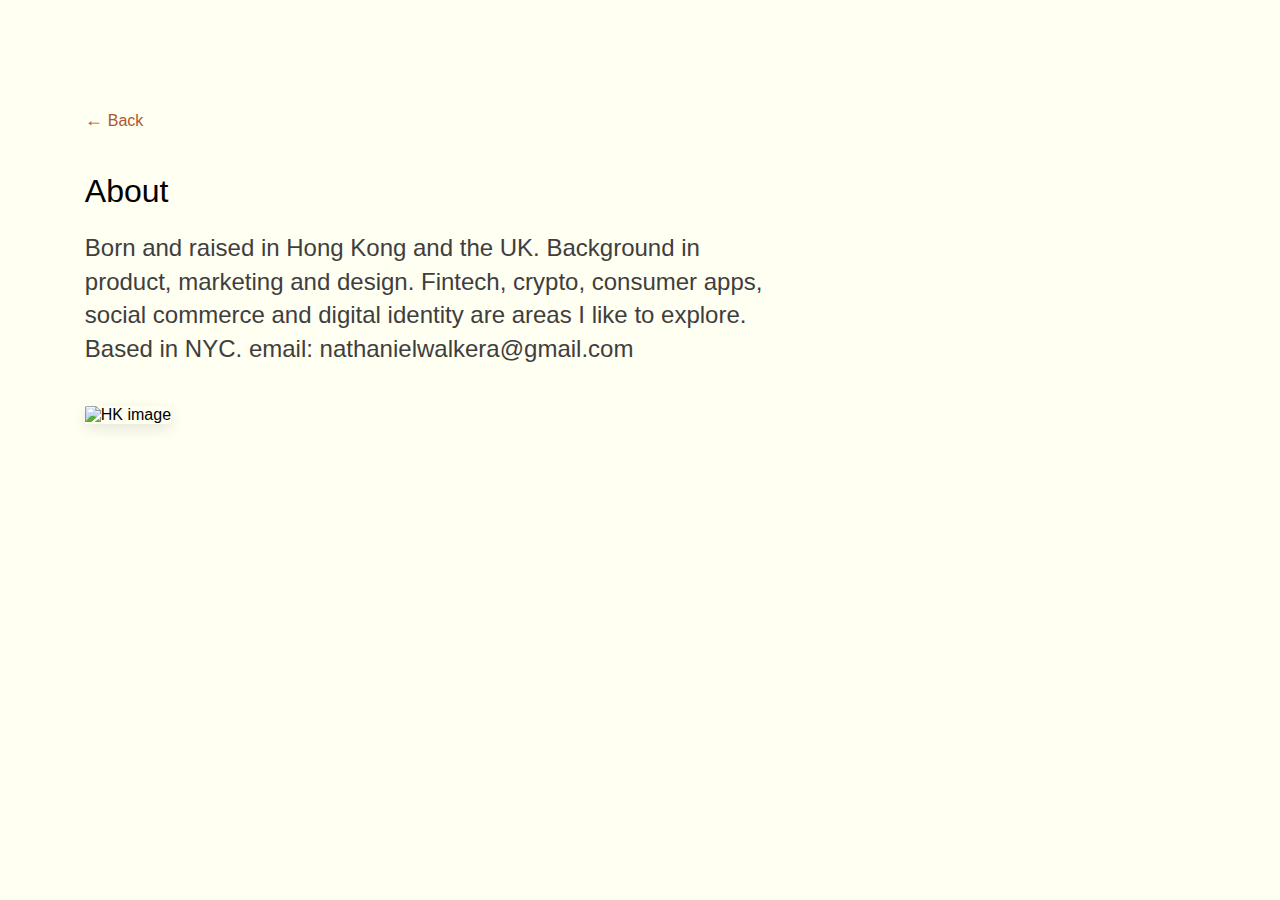
==== about.html @ 369ed51a "Add files via upload" ====
<!DOCTYPE html>
<html lang="en">
<head>
    <meta charset="UTF-8">
    <meta name="viewport" content="width=device-width, initial-scale=1.0">
    <title>Document</title>
    <link rel="stylesheet" href="styles.css"/>
</head>
<body>
<a href="index.html" class="back-button">
    <span class="arrow">&larr;</span> Back
</a>
    <div class="header">
        <h1 class="heading">About</h1>
    </div>
    <div class="sub-para">
        <h2 class="subheading">
            <span>Born and raised in Hong Kong and the UK. Background in product, marketing and design. Fintech, crypto, consumer apps, social commerce and digital identity are areas I like to explore. Based in NYC. </span>

            <span>email: nathanielwalkera@gmail.com </span>
            
            
            </h2>
    </div>

<div class="image-container">
    <img src="images/Bustling HK.png" alt="HK image" class="hk-image"> 
</div>   
    <script>
        document.addEventListener('DOMContentLoaded', function() {
            document.body.style.opacity = 0;
            setTimeout(function() {
                document.body.style.opacity = 1;
            }, 10);
        });
        </script>
</body>
</html>
---- styles.css ----
body {
    background-color: #FFFFF2;
    font-family: -apple-system, BlinkMacSystemFont, "Helvetica Neue", Helvetica, Arial, sans-serif;
        padding: 8% 6%;
        opacity: 1;
        transition: opacity 0.5s ease-in-out;
}

body.fade-out {
    opacity: 0;
}
.header {
    margin-bottom: 20px;
}

h1.heading {
    font-family: -apple-system, BlinkMacSystemFont, "Helvetica Neue", Helvetica, Arial, sans-serif;
    font-weight: 400;
}

.subheading {
    font-family: 'SF Pro Display';
    font-weight: 280;
    margin-bottom: 20px;
    line-height: 1.4;
    max-width: 700px;
    color: #3F3E3E;
    font-family: -apple-system, BlinkMacSystemFont, "Helvetica Neue", Helvetica, Arial, sans-serif;


}

.back-button {
    display: inline-flex;
    align-items: center;
    color: #AE5630;
    text-decoration: none;
    margin-bottom: 20px;
    transition: opacity 0.3s ease;
}

.back-button:hover{
    opacity: 0.8;
}

.back-button .arrow {
    margin-right: 5px;
    font-size: 18px; /* Slightly larger arrow */
}

.btn-about {
    background-color: #AE5630;
    border-radius: 50px;
    color: white;
    padding: 10px 40px;
    font-family: 'SF Pro Display';
    border: none;
    font-size: large;
    margin-right: 10px;
    cursor: pointer;


}

.btn-projects {
    background-color: #FFFFF2;
    border-radius: 50px;
    color: #AE5630;
    padding: 10px 35px;
    font-family: 'SF Pro Display';
    border: 2px solid #AE5630;
    font-size: large;
    transition: all 0.3s ease;
    cursor: pointer;
    display: inline-block;
    text-decoration: none;

}



.btn-about{
    display: inline-block;
    text-decoration: none;
}

.btn-about:hover, .btn-projects:hover {
    transform: translateY(-2px);
    box-shadow: 0 4px 8px rgba(174, 86, 48, 0.2);
}


.btn-projects:hover {
    background-color: #AE5630;; /* Very light shade of the main color */
    color: white;
}



.hk-image {
    max-width: 300px;
    height: auto;
    margin-top: 20px;
    max-height: 400px;
    border-radius: 5%;
    box-shadow: 0 5px 15px rgba(0,0,0,0.1);
    cursor: pointer;
    object-fit: cover;
    transition: transform 0.3s ease;

}

.hk-image:hover {
    transform: translateY(-5px); /* Slight lift effect */
}

.hk-image:hover .about-image {
    transform: scale(1.1); /* Slight zoom effect */
}

.project-grid {
    display: grid;
    grid-template-columns: repeat(auto-fill, minmax(300px, 1fr)); /* Increased minimum width */
    gap: 30px;
    /* padding: 20px;
    max-width: 1200px; 
    margin: 0 auto; */
}

.project-item {
    width: 100%;
    /* aspect-ratio: 16 / 9;  */
    overflow: hidden;
    border-radius: 5%; /* Matching your hk-image style */
    box-shadow: 0 5px 15px rgba(0,0,0,0.1);
    transition: transform 0.3s ease, box-shadow 0.3s ease;
    max-height: 250px; /* Adjust this value as needed */

}

.project-item img {
    width: 100%;
    height: 100%;
    object-fit: cover;
    transition: transform 0.3s ease;
}

.project-item:hover {
    transform: scale(1.05);
    box-shadow: 0 2px 10px rgba(0,0,0,0.15);
    cursor: pointer;
}

.project-item:hover img {
    transform: scale(1.01);
}
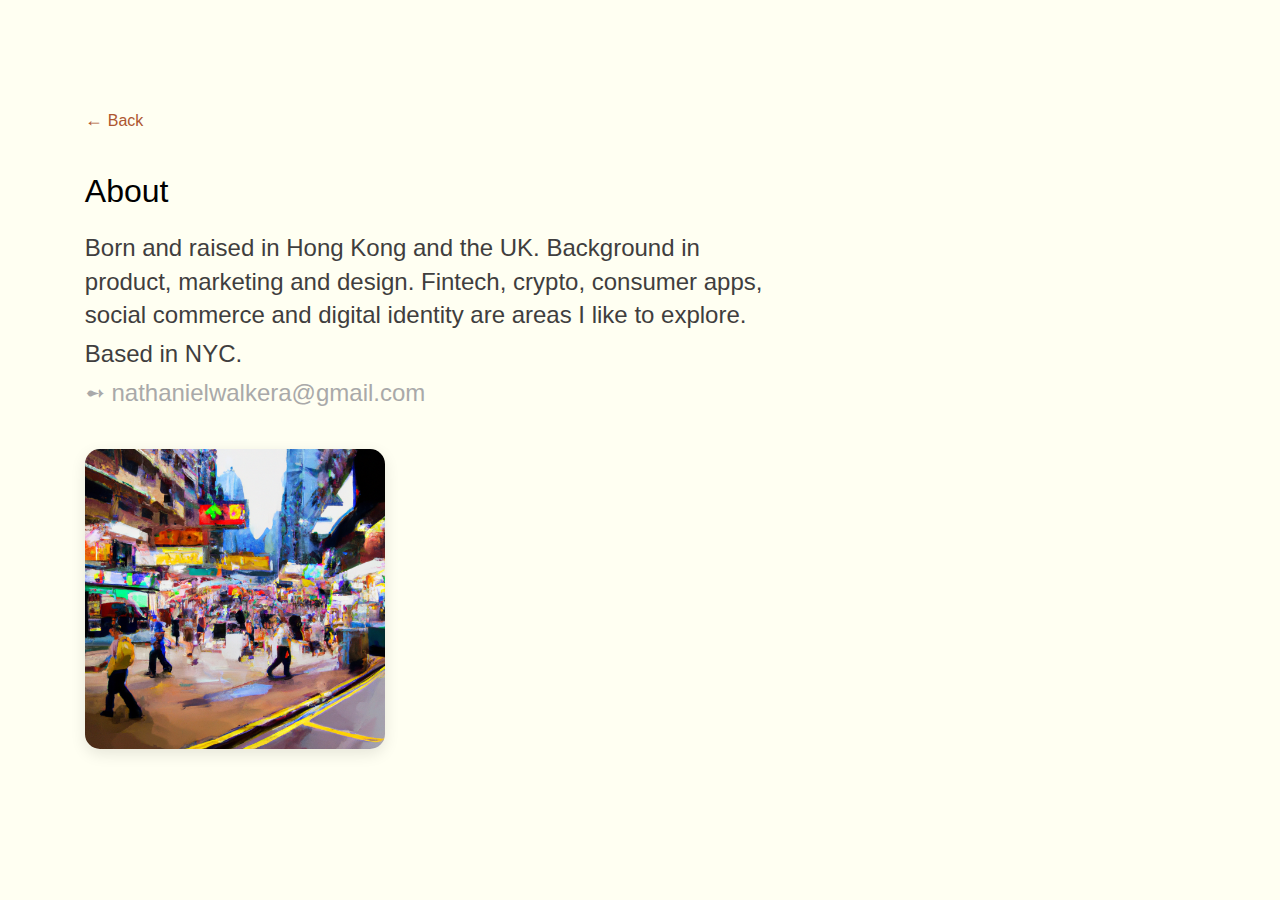
==== commit 0afa9914: "coped files from landing-page-agusut" ====
--- a/about.html
+++ b/about.html
@@ -7,32 +7,37 @@
     <link rel="stylesheet" href="styles.css"/>
 </head>
 <body>
-<a href="index.html" class="back-button">
+<a href="index.html" class="back-button" id="backButton">
     <span class="arrow">&larr;</span> Back
 </a>
-    <div class="header">
-        <h1 class="heading">About</h1>
-    </div>
-    <div class="sub-para">
-        <h2 class="subheading">
-            <span>Born and raised in Hong Kong and the UK. Background in product, marketing and design. Fintech, crypto, consumer apps, social commerce and digital identity are areas I like to explore. Based in NYC. </span>
-
-            <span>email: nathanielwalkera@gmail.com </span>
-            
-            
-            </h2>
-    </div>
-
+<div class="header">
+    <h1 class="heading">About</h1>
+</div>
+<div class="sub-para">
+    <h2 class="subheading">
+        <span>Born and raised in Hong Kong and the UK. Background in product, marketing and design. Fintech, crypto, consumer apps, social commerce and digital identity are areas I like to explore.</span>
+        <p>Based in NYC.</p>
+        <span class="email">➻  nathanielwalkera@gmail.com</span>
+    </h2>
+</div>
 <div class="image-container">
     <img src="images/Bustling HK.png" alt="HK image" class="hk-image"> 
 </div>   
-    <script>
-        document.addEventListener('DOMContentLoaded', function() {
-            document.body.style.opacity = 0;
-            setTimeout(function() {
-                document.body.style.opacity = 1;
-            }, 10);
-        });
-        </script>
+<script>
+    document.addEventListener('DOMContentLoaded', function() {
+        document.body.style.opacity = 0;
+        setTimeout(function() {
+            document.body.style.opacity = 1;
+        }, 10);
+    });
+
+    document.getElementById('backButton').addEventListener('click', function(e) {
+        e.preventDefault(); // Prevent immediate navigation
+        document.body.classList.add('fade-out');
+        setTimeout(function() {
+            window.location.href = 'index.html';
+        }, 500); // This should match your transition duration
+    });
+</script>
 </body>
 </html>--- a/styles.css
+++ b/styles.css
@@ -1,5 +1,3 @@
-
-
 body {
     background-color: #FFFFF2;
     font-family: -apple-system, BlinkMacSystemFont, "Helvetica Neue", Helvetica, Arial, sans-serif;
@@ -21,7 +19,7 @@
 }
 
 .subheading {
-    font-family: 'SF Pro Display';
+    font-family: -apple-system, BlinkMacSystemFont, "Helvetica Neue", Helvetica, Arial, sans-serif;
     font-weight: 280;
     margin-bottom: 20px;
     line-height: 1.4;
@@ -55,7 +53,7 @@
     border-radius: 50px;
     color: white;
     padding: 10px 40px;
-    font-family: 'SF Pro Display';
+    font-family: -apple-system, BlinkMacSystemFont, "Helvetica Neue", Helvetica, Arial, sans-serif;
     border: none;
     font-size: large;
     margin-right: 10px;
@@ -69,7 +67,7 @@
     border-radius: 50px;
     color: #AE5630;
     padding: 10px 35px;
-    font-family: 'SF Pro Display';
+    font-family: -apple-system, BlinkMacSystemFont, "Helvetica Neue", Helvetica, Arial, sans-serif;
     border: 2px solid #AE5630;
     font-size: large;
     transition: all 0.3s ease;
@@ -87,7 +85,7 @@
 }
 
 .btn-about:hover, .btn-projects:hover {
-    transform: translateY(-2px);
+    /* transform: translateY(-2px); */
     box-shadow: 0 4px 8px rgba(174, 86, 48, 0.2);
 }
 
@@ -156,3 +154,17 @@
 .project-item:hover img {
     transform: scale(1.01);
 }
+
+.subheading p {
+    margin-top: 10px; /* Adjust the value as needed for spacing */
+}
+
+.email {
+    color: #A9A9A9; /* Light grey color */
+    /* font-style: italic; Optional: make it italic for a softer look */
+}
+
+.subheading span,
+.subheading p {
+    margin: 5px 0; /* Adjust the value as needed for equal spacing */
+}
